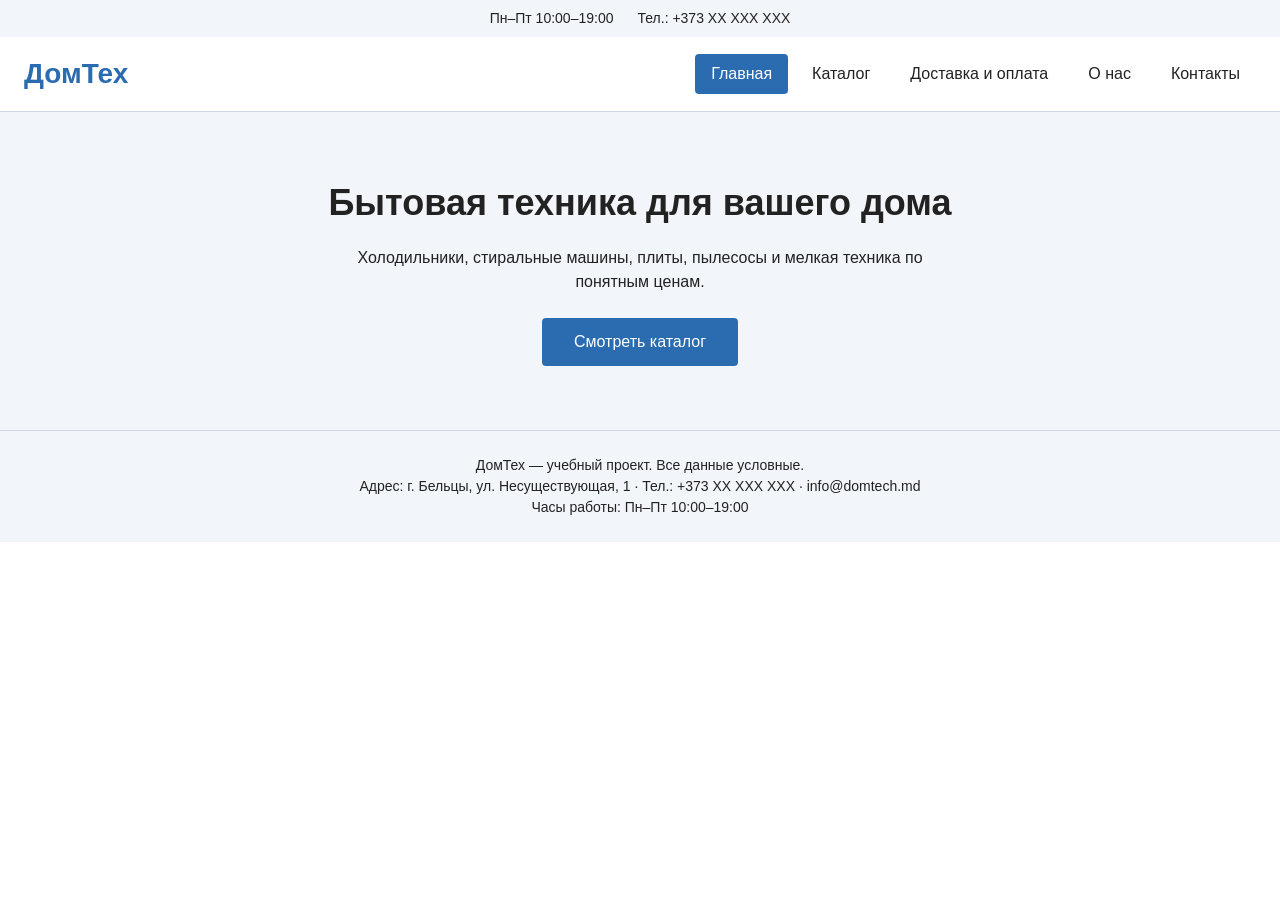
==== site/index.html @ 48d85c3c "Add a project skeleton: header, hero and a footer. Also some basic css styling." ====
<!DOCTYPE html>
<html lang="ru">
<head>
    <meta charset="UTF-8">
    <meta name="viewport" content="width=device-width, initial-scale=1">
    <title>ДомТех — бытовая техника для вашего дома</title>
    <link rel="stylesheet" href="style.css">
</head>
<body>

    <header class="header">
        <div class="header-top">
            <span>Пн–Пт 10:00–19:00</span>
            <span>Тел.: +373 XX XXX XXX</span>
        </div>
        <div class="header-main">
            <a href="index.html" class="logo">ДомТех</a>
            <nav class="menu">
                <a href="index.html" class="active">Главная</a>
                <a href="catalog.html">Каталог</a>
                <a href="delivery.html">Доставка и оплата</a>
                <a href="about.html">О нас</a>
                <a href="contacts.html">Контакты</a>
            </nav>
        </div>
    </header>

    <main>
        
        <section class="hero">
            <h1>Бытовая техника для вашего дома</h1>
            <p>Холодильники, стиральные машины, плиты, пылесосы и мелкая техника по понятным ценам.</p>
            <a href="catalog.html" class="button">Смотреть каталог</a>
        </section>
    </main>

   
    <footer class="footer">
        <p>ДомТех — учебный проект. Все данные условные.</p>
        <p>Адрес: г. Бельцы, ул. Несуществующая, 1 · Тел.: +373 XX XXX XXX · info@domtech.md</p>
        <p>Часы работы: Пн–Пт 10:00–19:00</p>
    </footer>

</body>
</html>
---- site/style.css ----
/* ===== Цвета и размеры сайта ===== */
:root {
    --color-text: #222222;       /* основной текст */
    --color-bg: #ffffff;         /* фон страницы */
    --color-light: #f2f5f9;      /* светлый фон блоков */
    --color-border: #d0d7e0;     /* линии и рамки */
    --color-accent: #2b6cb0;     /* акцент: кнопки, ссылки */
    --space: 8px;                /* базовый отступ */
}

/* ===== Общие стили ===== */
* {
    box-sizing: border-box;
    margin: 0;
    padding: 0;
}

body {
    font-family: Arial, sans-serif;
    font-size: 16px;
    line-height: 1.5;
    color: var(--color-text);
    background: var(--color-bg);
}

a {
    color: var(--color-accent);
}

/* ===== Шапка ===== */
.header-top {
    display: flex;
    justify-content: center;
    gap: calc(var(--space) * 3);
    padding: var(--space);
    background: var(--color-light);
    font-size: 14px;
}

.header-main {
    display: flex;
    justify-content: space-between;
    align-items: center;
    flex-wrap: wrap;
    gap: calc(var(--space) * 2);
    padding: calc(var(--space) * 2) calc(var(--space) * 3);
    border-bottom: 1px solid var(--color-border);
}

.logo {
    font-size: 28px;
    font-weight: bold;
    text-decoration: none;
}

.menu {
    display: flex;
    flex-wrap: wrap;
    gap: var(--space);
}

.menu a {
    padding: var(--space) calc(var(--space) * 2);
    text-decoration: none;
    color: var(--color-text);
    border-radius: 4px;
}

.menu a:hover,
.menu a.active {
    background: var(--color-accent);
    color: var(--color-bg);
}

/* ===== Главный блок ===== */
.hero {
    padding: calc(var(--space) * 8) calc(var(--space) * 3);
    background: var(--color-light);
    text-align: center;
}

.hero h1 {
    font-size: 36px;
    margin-bottom: calc(var(--space) * 2);
}

.hero p {
    max-width: 600px;
    margin: 0 auto calc(var(--space) * 3);
}

.button {
    display: inline-block;
    padding: calc(var(--space) * 1.5) calc(var(--space) * 4);
    background: var(--color-accent);
    color: var(--color-bg);
    text-decoration: none;
    border-radius: 4px;
}

.button:hover {
    opacity: 0.85;
}

/* ===== Подвал ===== */
.footer {
    padding: calc(var(--space) * 3);
    border-top: 1px solid var(--color-border);
    background: var(--color-light);
    text-align: center;
    font-size: 14px;
}

/* ===== Телефоны и планшеты ===== */
@media (max-width: 768px) {
    .header-main {
        justify-content: center;
    }

    .hero h1 {
        font-size: 28px;
    }
}
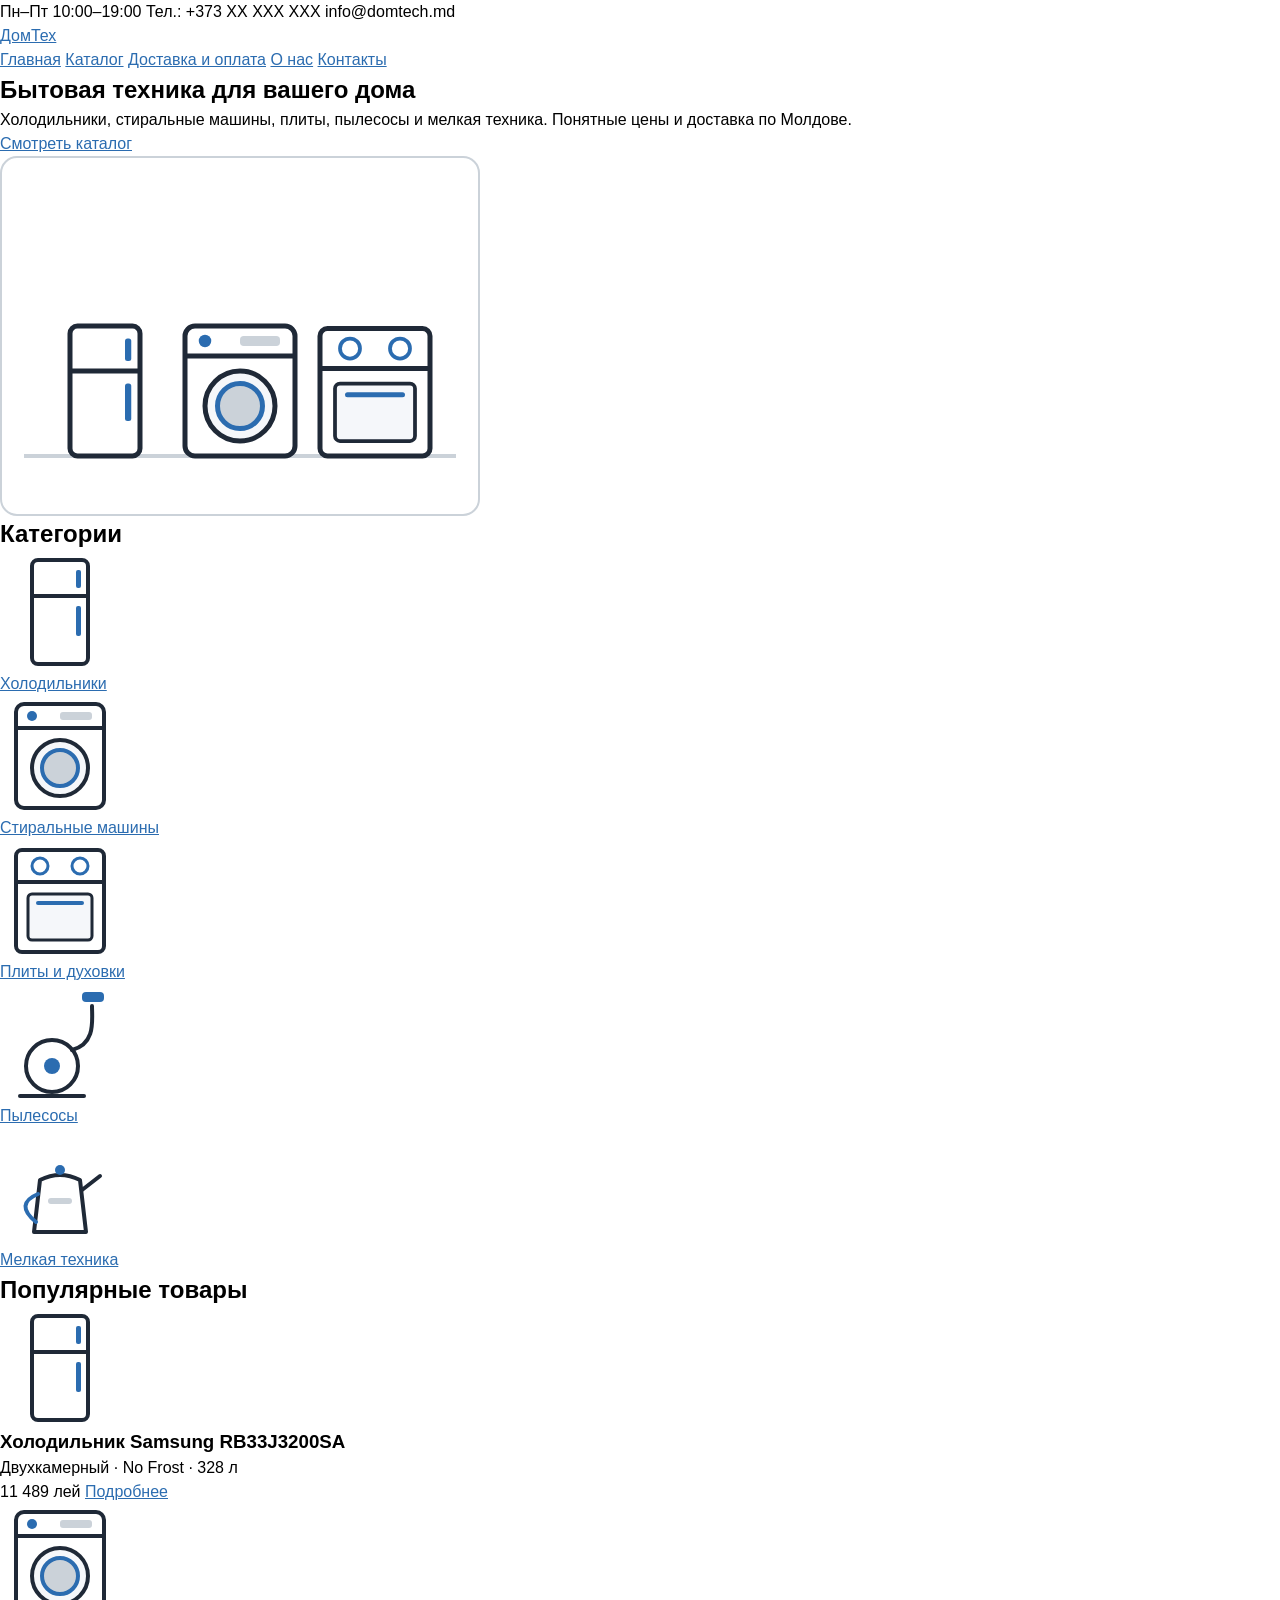
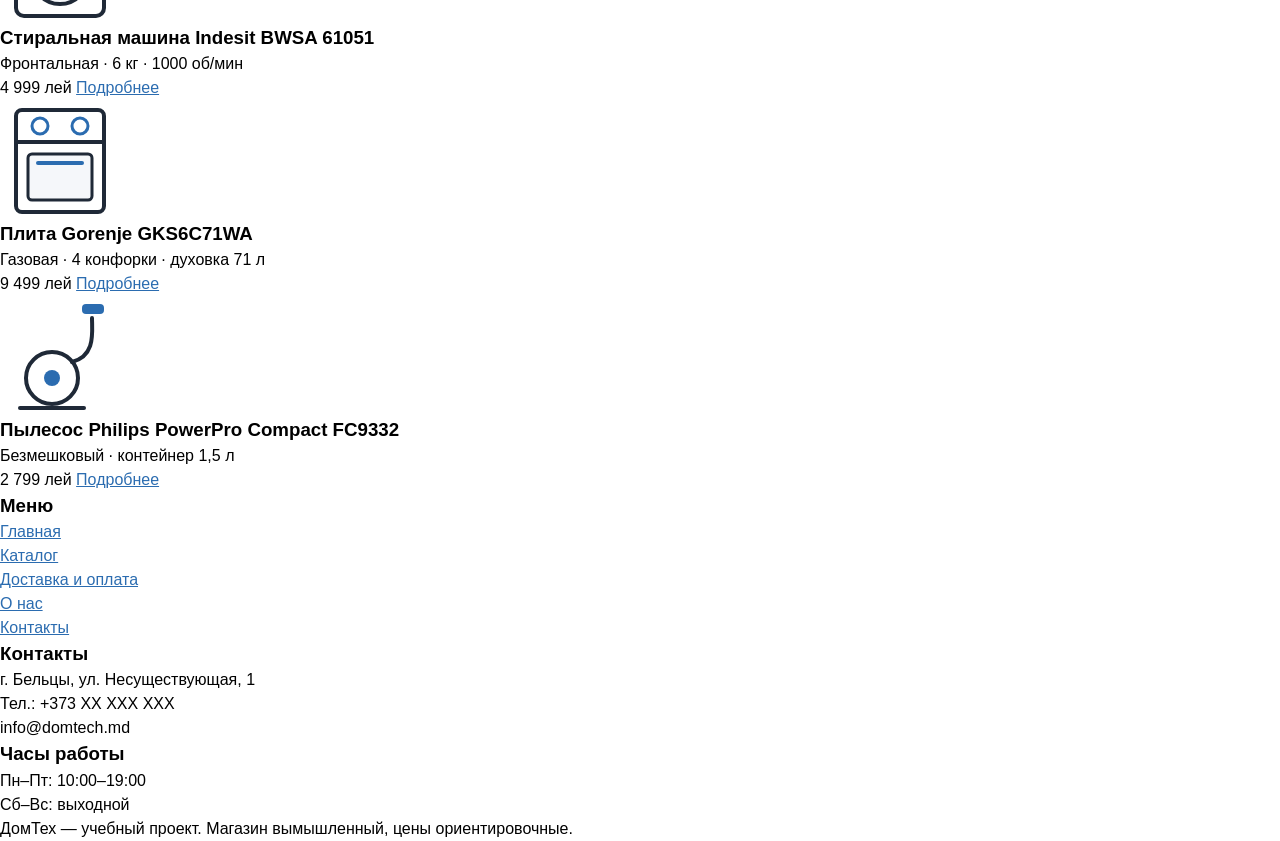
==== commit 84b70160: "Build home page: header, hero, categories, popular products, footer; add palette, type and spacing s" ====
--- a/site/index.html
+++ b/site/index.html
@@ -3,17 +3,21 @@
 <head>
     <meta charset="UTF-8">
     <meta name="viewport" content="width=device-width, initial-scale=1">
+    <meta name="description" content="ДомТех — магазин бытовой техники: холодильники, стиральные машины, плиты, пылесосы и мелкая техника.">
     <title>ДомТех — бытовая техника для вашего дома</title>
     <link rel="stylesheet" href="style.css">
 </head>
 <body>
 
     <header class="header">
-        <div class="header-top">
-            <span>Пн–Пт 10:00–19:00</span>
-            <span>Тел.: +373 XX XXX XXX</span>
+        <div class="topbar">
+            <div class="container">
+                <span>Пн–Пт 10:00–19:00</span>
+                <span>Тел.: +373 XX XXX XXX</span>
+                <span>info@domtech.md</span>
+            </div>
         </div>
-        <div class="header-main">
+        <div class="container header-main">
             <a href="index.html" class="logo">ДомТех</a>
             <nav class="menu">
                 <a href="index.html" class="active">Главная</a>
@@ -26,20 +30,133 @@
     </header>
 
     <main>
-        
+
         <section class="hero">
-            <h1>Бытовая техника для вашего дома</h1>
-            <p>Холодильники, стиральные машины, плиты, пылесосы и мелкая техника по понятным ценам.</p>
-            <a href="catalog.html" class="button">Смотреть каталог</a>
+            <div class="container hero-inner">
+                <div class="hero-text">
+                    <h1>Бытовая техника для вашего дома</h1>
+                    <p>Холодильники, стиральные машины, плиты, пылесосы и мелкая техника. Понятные цены и доставка по Молдове.</p>
+                    <a href="catalog.html" class="button">Смотреть каталог</a>
+                </div>
+                <img class="hero-img" src="img/hero.svg" alt="Холодильник, стиральная машина и плита">
+            </div>
         </section>
+
+        <section class="section">
+            <div class="container">
+                <h2>Категории</h2>
+                <div class="categories">
+                    <a href="catalog.html#fridges" class="category">
+                        <img src="img/fridge.svg" alt="" loading="lazy">
+                        <span>Холодильники</span>
+                    </a>
+                    <a href="catalog.html#washers" class="category">
+                        <img src="img/washer.svg" alt="" loading="lazy">
+                        <span>Стиральные машины</span>
+                    </a>
+                    <a href="catalog.html#cookers" class="category">
+                        <img src="img/stove.svg" alt="" loading="lazy">
+                        <span>Плиты и духовки</span>
+                    </a>
+                    <a href="catalog.html#vacuums" class="category">
+                        <img src="img/vacuum.svg" alt="" loading="lazy">
+                        <span>Пылесосы</span>
+                    </a>
+                    <a href="catalog.html#small" class="category">
+                        <img src="img/small.svg" alt="" loading="lazy">
+                        <span>Мелкая техника</span>
+                    </a>
+                </div>
+            </div>
+        </section>
+
+        <section class="section section-light">
+            <div class="container">
+                <h2>Популярные товары</h2>
+                <div class="products">
+
+                    <article class="card">
+                        <img class="card-img" src="img/fridge.svg" alt="Холодильник Samsung RB33J3200SA" loading="lazy">
+                        <div class="card-body">
+                            <h3 class="card-title">Холодильник Samsung RB33J3200SA</h3>
+                            <p class="card-info">Двухкамерный · No Frost · 328 л</p>
+                            <div class="card-bottom">
+                                <span class="card-price">11&nbsp;489 лей</span>
+                                <a href="catalog.html#fridges" class="button button-small">Подробнее</a>
+                            </div>
+                        </div>
+                    </article>
+
+                    <article class="card">
+                        <img class="card-img" src="img/washer.svg" alt="Стиральная машина Indesit BWSA 61051" loading="lazy">
+                        <div class="card-body">
+                            <h3 class="card-title">Стиральная машина Indesit BWSA 61051</h3>
+                            <p class="card-info">Фронтальная · 6 кг · 1000 об/мин</p>
+                            <div class="card-bottom">
+                                <span class="card-price">4&nbsp;999 лей</span>
+                                <a href="catalog.html#washers" class="button button-small">Подробнее</a>
+                            </div>
+                        </div>
+                    </article>
+
+                    <article class="card">
+                        <img class="card-img" src="img/stove.svg" alt="Плита GEFEST 6100-02" loading="lazy">
+                        <div class="card-body">
+                            <h3 class="card-title">Плита Gorenje GKS6C71WA</h3>
+                            <p class="card-info">Газовая · 4 конфорки · духовка 71 л</p>
+                            <div class="card-bottom">
+                                <span class="card-price">9&nbsp;499 лей</span>
+                                <a href="catalog.html#cookers" class="button button-small">Подробнее</a>
+                            </div>
+                        </div>
+                    </article>
+
+                    <article class="card">
+                        <img class="card-img" src="img/vacuum.svg" alt="Пылесос Philips PowerPro Compact FC9332" loading="lazy">
+                        <div class="card-body">
+                            <h3 class="card-title">Пылесос Philips PowerPro Compact FC9332</h3>
+                            <p class="card-info">Безмешковый · контейнер 1,5 л</p>
+                            <div class="card-bottom">
+                                <span class="card-price">2&nbsp;799 лей</span>
+                                <a href="catalog.html#vacuums" class="button button-small">Подробнее</a>
+                            </div>
+                        </div>
+                    </article>
+
+                </div>
+            </div>
+        </section>
+
     </main>
 
-   
     <footer class="footer">
-        <p>ДомТех — учебный проект. Все данные условные.</p>
-        <p>Адрес: г. Бельцы, ул. Несуществующая, 1 · Тел.: +373 XX XXX XXX · info@domtech.md</p>
-        <p>Часы работы: Пн–Пт 10:00–19:00</p>
+        <div class="container">
+            <div class="footer-columns">
+                <div>
+                    <h3>Меню</h3>
+                    <ul>
+                        <li><a href="index.html">Главная</a></li>
+                        <li><a href="catalog.html">Каталог</a></li>
+                        <li><a href="delivery.html">Доставка и оплата</a></li>
+                        <li><a href="about.html">О нас</a></li>
+                        <li><a href="contacts.html">Контакты</a></li>
+                    </ul>
+                </div>
+                <div>
+                    <h3>Контакты</h3>
+                    <p>г. Бельцы, ул. Несуществующая, 1</p>
+                    <p>Тел.: +373 XX XXX XXX</p>
+                    <p>info@domtech.md</p>
+                </div>
+                <div>
+                    <h3>Часы работы</h3>
+                    <p>Пн–Пт: 10:00–19:00</p>
+                    <p>Сб–Вс: выходной</p>
+                </div>
+            </div>
+            <p class="copyright">ДомТех — учебный проект. Магазин вымышленный, цены ориентировочные.</p>
+        </div>
     </footer>
 
 </body>
-</html>
+</html>
--- a/site/style.css
+++ b/site/style.css
@@ -1,14 +1,33 @@
-/* ===== Цвета и размеры сайта ===== */
 :root {
-    --color-text: #222222;       /* основной текст */
-    --color-bg: #ffffff;         /* фон страницы */
-    --color-light: #f2f5f9;      /* светлый фон блоков */
-    --color-border: #d0d7e0;     /* линии и рамки */
-    --color-accent: #2b6cb0;     /* акцент: кнопки, ссылки */
-    --space: 8px;                /* базовый отступ */
-}
-
-/* ===== Общие стили ===== */
+<<<<<<< HEAD
+    --color-text: #222222;
+    --color-bg: #ffffff;
+    --color-light: #f2f5f9;
+    --color-border: #d0d7e0;
+    --color-accent: #2b6cb0;
+    --space: 8px;
+=======
+    --c-ink: #1f2937;
+    --c-accent: #2b6cb0;
+    --c-bg: #f5f7fa;
+    --c-line: #cbd2d9;
+    --c-alert: #c53030;
+
+    --fs-h1: 40px;
+    --fs-h2: 28px;
+    --fs-h3: 20px;
+    --fs-body: 16px;
+    --fs-small: 14px;
+
+    --s-1: 8px;
+    --s-2: 16px;
+    --s-3: 24px;
+    --s-4: 32px;
+    --s-6: 48px;
+    --s-8: 64px;
+>>>>>>> a4d5cac (Build home page: header, hero, categories, popular products, footer; add palette, type and spacing scale)
+}
+
 * {
     box-sizing: border-box;
     margin: 0;
@@ -17,38 +36,77 @@
 
 body {
     font-family: Arial, sans-serif;
-    font-size: 16px;
+    font-size: var(--fs-body);
     line-height: 1.5;
-    color: var(--color-text);
-    background: var(--color-bg);
+    color: var(--c-ink);
+    background: white;
+}
+
+img {
+    display: block;
+    max-width: 100%;
 }
 
 a {
-    color: var(--color-accent);
-}
-
-/* ===== Шапка ===== */
+    color: var(--c-accent);
+}
+
+<<<<<<< HEAD
 .header-top {
-    display: flex;
+=======
+a:focus {
+    outline: 3px dashed var(--c-ink);
+    outline-offset: 2px;
+}
+
+h1,
+h2,
+h3 {
+    line-height: 1.2;
+}
+
+h2 {
+    font-size: var(--fs-h2);
+}
+
+h3 {
+    font-size: var(--fs-h3);
+}
+
+.container {
+    width: 100%;
+    max-width: 1200px;
+    margin: 0 auto;
+    padding: 0 var(--s-2);
+}
+
+.topbar {
+    background: var(--c-bg);
+    border-bottom: 1px solid var(--c-line);
+    font-size: var(--fs-small);
+}
+
+.topbar .container {
+>>>>>>> a4d5cac (Build home page: header, hero, categories, popular products, footer; add palette, type and spacing scale)
+    display: flex;
+    flex-wrap: wrap;
     justify-content: center;
-    gap: calc(var(--space) * 3);
-    padding: var(--space);
-    background: var(--color-light);
-    font-size: 14px;
+    gap: 0 var(--s-3);
+    padding-top: var(--s-1);
+    padding-bottom: var(--s-1);
 }
 
 .header-main {
     display: flex;
-    justify-content: space-between;
+    flex-direction: column;
     align-items: center;
-    flex-wrap: wrap;
-    gap: calc(var(--space) * 2);
-    padding: calc(var(--space) * 2) calc(var(--space) * 3);
-    border-bottom: 1px solid var(--color-border);
+    gap: var(--s-2);
+    padding-top: var(--s-2);
+    padding-bottom: var(--s-2);
 }
 
 .logo {
-    font-size: 28px;
+    font-size: var(--fs-h2);
     font-weight: bold;
     text-decoration: none;
 }
@@ -56,23 +114,24 @@
 .menu {
     display: flex;
     flex-wrap: wrap;
-    gap: var(--space);
+    justify-content: center;
+    gap: var(--s-1);
 }
 
 .menu a {
-    padding: var(--space) calc(var(--space) * 2);
+    padding: var(--s-1) var(--s-2);
+    color: var(--c-ink);
     text-decoration: none;
-    color: var(--color-text);
     border-radius: 4px;
 }
 
 .menu a:hover,
 .menu a.active {
-    background: var(--color-accent);
-    color: var(--color-bg);
-}
-
-/* ===== Главный блок ===== */
+    background: var(--c-accent);
+    color: white;
+}
+
+<<<<<<< HEAD
 .hero {
     padding: calc(var(--space) * 8) calc(var(--space) * 3);
     background: var(--color-light);
@@ -87,37 +146,265 @@
 .hero p {
     max-width: 600px;
     margin: 0 auto calc(var(--space) * 3);
+=======
+.menu a:active {
+    background: var(--c-ink);
+>>>>>>> a4d5cac (Build home page: header, hero, categories, popular products, footer; add palette, type and spacing scale)
 }
 
 .button {
     display: inline-block;
-    padding: calc(var(--space) * 1.5) calc(var(--space) * 4);
-    background: var(--color-accent);
-    color: var(--color-bg);
+    padding: var(--s-2) var(--s-4);
+    background: var(--c-accent);
+    border: 2px solid var(--c-accent);
+    border-radius: 4px;
+    color: white;
     text-decoration: none;
-    border-radius: 4px;
+    text-align: center;
 }
 
 .button:hover {
-    opacity: 0.85;
-}
-
-/* ===== Подвал ===== */
+    background: var(--c-ink);
+    border-color: var(--c-ink);
+}
+
+<<<<<<< HEAD
 .footer {
     padding: calc(var(--space) * 3);
     border-top: 1px solid var(--color-border);
     background: var(--color-light);
+=======
+.button:active {
+    transform: translateY(2px);
+}
+
+.button-small {
+    padding: var(--s-1) var(--s-2);
+    background: white;
+    color: var(--c-accent);
+    font-size: var(--fs-small);
+}
+
+.button-small:hover {
+    background: var(--c-accent);
+    border-color: var(--c-accent);
+    color: white;
+}
+
+.hero {
+    padding: var(--s-4) 0;
+    background: var(--c-bg);
+}
+
+.hero-inner {
+    display: flex;
+    flex-direction: column;
+    gap: var(--s-4);
+}
+
+.hero h1 {
+    margin-bottom: var(--s-2);
+    font-size: var(--fs-h2);
+}
+
+.hero p {
+    margin-bottom: var(--s-3);
+}
+
+.hero-img {
+    width: 100%;
+}
+
+.section {
+    padding: var(--s-6) 0;
+}
+
+.section-light {
+    background: var(--c-bg);
+}
+
+.section h2 {
+    margin-bottom: var(--s-3);
+}
+
+.categories {
+    display: grid;
+    grid-template-columns: repeat(2, 1fr);
+    gap: var(--s-2);
+}
+
+.category {
+    display: flex;
+    flex-direction: column;
+    align-items: center;
+    gap: var(--s-1);
+    padding: var(--s-3) var(--s-1);
+    background: var(--c-bg);
+    border: 1px solid var(--c-line);
+    border-radius: 8px;
+    color: var(--c-ink);
+>>>>>>> a4d5cac (Build home page: header, hero, categories, popular products, footer; add palette, type and spacing scale)
     text-align: center;
-    font-size: 14px;
-}
-
-/* ===== Телефоны и планшеты ===== */
+    text-decoration: none;
+}
+
+<<<<<<< HEAD
 @media (max-width: 768px) {
+=======
+.category img {
+    width: 64px;
+    height: 64px;
+}
+
+.category:hover {
+    border-color: var(--c-accent);
+    color: var(--c-accent);
+}
+
+.category:active {
+    background: white;
+}
+
+.category:last-child {
+    grid-column: 1 / -1;
+}
+
+.products {
+    display: grid;
+    grid-template-columns: 1fr;
+    gap: var(--s-3);
+}
+
+.card {
+    display: flex;
+    flex-direction: column;
+    overflow: hidden;
+    background: white;
+    border: 1px solid var(--c-line);
+    border-radius: 8px;
+}
+
+.card-img {
+    width: 100%;
+    aspect-ratio: 4 / 3;
+    padding: var(--s-2);
+    object-fit: contain;
+    border-bottom: 1px solid var(--c-line);
+}
+
+.card-body {
+    display: flex;
+    flex-direction: column;
+    flex: 1;
+    gap: var(--s-1);
+    padding: var(--s-2);
+}
+
+.card-info {
+    font-size: var(--fs-small);
+}
+
+.card-bottom {
+    display: flex;
+    justify-content: space-between;
+    align-items: center;
+    margin-top: auto;
+    padding-top: var(--s-1);
+}
+
+.card-price {
+    font-size: var(--fs-h3);
+    font-weight: bold;
+    color: var(--c-accent);
+}
+
+.footer {
+    padding: var(--s-6) 0 var(--s-3);
+    background: var(--c-bg);
+    border-top: 1px solid var(--c-line);
+    font-size: var(--fs-small);
+}
+
+.footer-columns {
+    display: grid;
+    grid-template-columns: 1fr;
+    gap: var(--s-3);
+}
+
+.footer h3 {
+    margin-bottom: var(--s-1);
+    font-size: var(--fs-body);
+}
+
+.footer ul {
+    list-style: none;
+}
+
+.footer a {
+    color: var(--c-ink);
+}
+
+.copyright {
+    margin-top: var(--s-3);
+    padding-top: var(--s-2);
+    border-top: 1px solid var(--c-line);
+    text-align: center;
+}
+
+@media (min-width: 480px) {
+    .container {
+        padding: 0 var(--s-3);
+    }
+
+    .products {
+        grid-template-columns: repeat(2, 1fr);
+    }
+}
+
+@media (min-width: 768px) {
+>>>>>>> a4d5cac (Build home page: header, hero, categories, popular products, footer; add palette, type and spacing scale)
     .header-main {
-        justify-content: center;
+        flex-direction: row;
+        justify-content: space-between;
+    }
+
+    .menu {
+        justify-content: flex-end;
+    }
+
+    .hero {
+        padding: var(--s-6) 0;
     }
 
     .hero h1 {
-        font-size: 28px;
-    }
-}
+        font-size: var(--fs-h1);
+    }
+
+    .categories {
+        grid-template-columns: repeat(5, 1fr);
+    }
+
+    .category:last-child {
+        grid-column: auto;
+    }
+
+    .footer-columns {
+        grid-template-columns: repeat(3, 1fr);
+    }
+}
+
+@media (min-width: 1024px) {
+    .hero-inner {
+        flex-direction: row;
+        align-items: center;
+    }
+
+    .hero-text,
+    .hero-img {
+        width: 50%;
+    }
+
+    .products {
+        grid-template-columns: repeat(4, 1fr);
+    }
+}
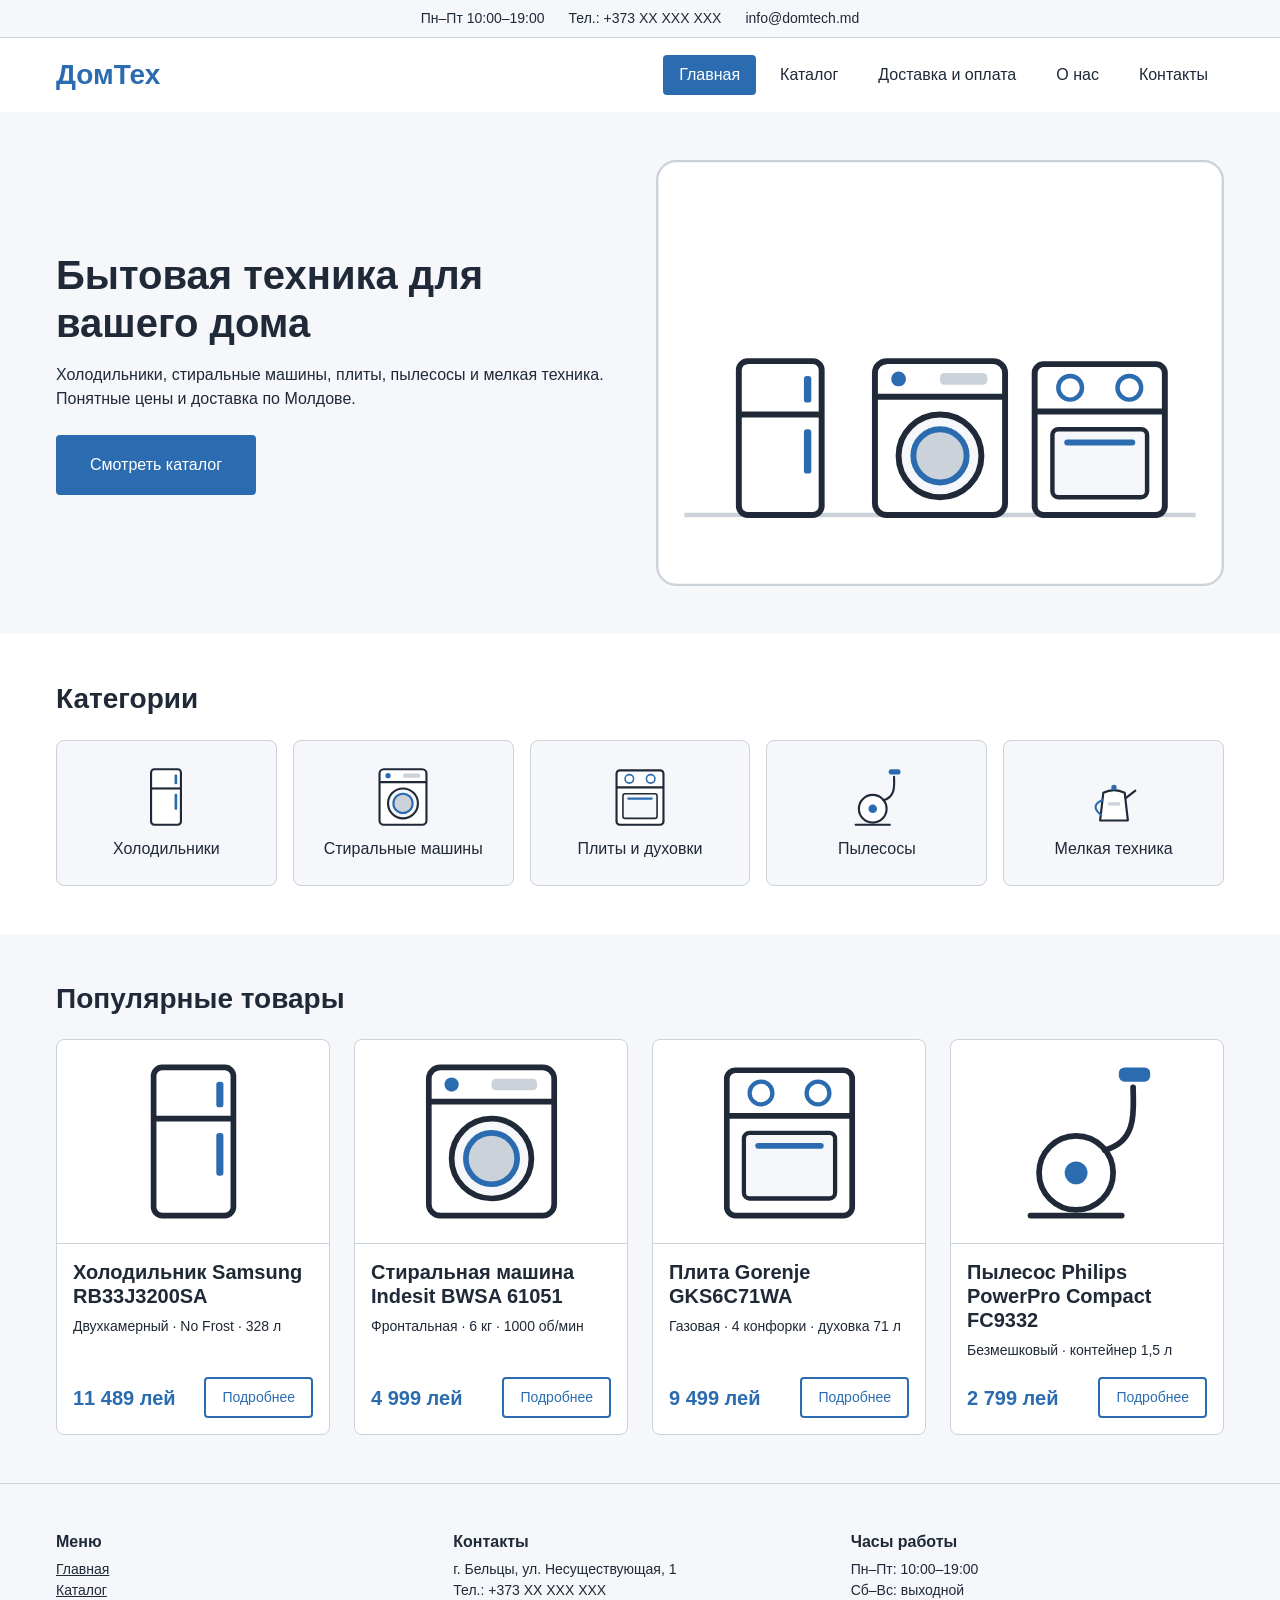
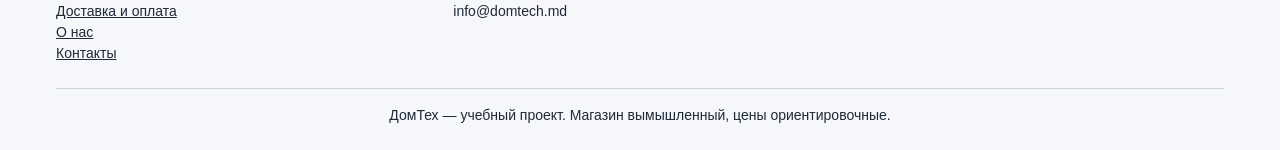
==== commit ebbde9f7: "Simplify responsive styles and add CSS-only mobile menu" ====
--- a/site/index.html
+++ b/site/index.html
@@ -1,12 +1,15 @@
 <!DOCTYPE html>
 <html lang="ru">
+
 <head>
     <meta charset="UTF-8">
     <meta name="viewport" content="width=device-width, initial-scale=1">
-    <meta name="description" content="ДомТех — магазин бытовой техники: холодильники, стиральные машины, плиты, пылесосы и мелкая техника.">
+    <meta name="description"
+        content="ДомТех — магазин бытовой техники: холодильники, стиральные машины, плиты, пылесосы и мелкая техника.">
     <title>ДомТех — бытовая техника для вашего дома</title>
     <link rel="stylesheet" href="style.css">
 </head>
+
 <body>
 
     <header class="header">
@@ -19,6 +22,11 @@
         </div>
         <div class="container header-main">
             <a href="index.html" class="logo">ДомТех</a>
+
+            <input type="checkbox" id="menu-toggle" class="menu-toggle">
+
+            <label for="menu-toggle" class="menu-button" aria-label="Открыть или закрыть меню"></label>
+
             <nav class="menu">
                 <a href="index.html" class="active">Главная</a>
                 <a href="catalog.html">Каталог</a>
@@ -28,14 +36,15 @@
             </nav>
         </div>
     </header>
-
+    
     <main>
 
         <section class="hero">
             <div class="container hero-inner">
                 <div class="hero-text">
                     <h1>Бытовая техника для вашего дома</h1>
-                    <p>Холодильники, стиральные машины, плиты, пылесосы и мелкая техника. Понятные цены и доставка по Молдове.</p>
+                    <p>Холодильники, стиральные машины, плиты, пылесосы и мелкая техника. Понятные цены и доставка
+                        по Молдове.</p>
                     <a href="catalog.html" class="button">Смотреть каталог</a>
                 </div>
                 <img class="hero-img" src="img/hero.svg" alt="Холодильник, стиральная машина и плита">
@@ -88,7 +97,8 @@
                     </article>
 
                     <article class="card">
-                        <img class="card-img" src="img/washer.svg" alt="Стиральная машина Indesit BWSA 61051" loading="lazy">
+                        <img class="card-img" src="img/washer.svg" alt="Стиральная машина Indesit BWSA 61051"
+                            loading="lazy">
                         <div class="card-body">
                             <h3 class="card-title">Стиральная машина Indesit BWSA 61051</h3>
                             <p class="card-info">Фронтальная · 6 кг · 1000 об/мин</p>
@@ -100,7 +110,7 @@
                     </article>
 
                     <article class="card">
-                        <img class="card-img" src="img/stove.svg" alt="Плита GEFEST 6100-02" loading="lazy">
+                        <img class="card-img" src="img/stove.svg" alt="Плита Gorenje GKS6C71WA" loading="lazy">
                         <div class="card-body">
                             <h3 class="card-title">Плита Gorenje GKS6C71WA</h3>
                             <p class="card-info">Газовая · 4 конфорки · духовка 71 л</p>
@@ -112,7 +122,8 @@
                     </article>
 
                     <article class="card">
-                        <img class="card-img" src="img/vacuum.svg" alt="Пылесос Philips PowerPro Compact FC9332" loading="lazy">
+                        <img class="card-img" src="img/vacuum.svg" alt="Пылесос Philips PowerPro Compact FC9332"
+                            loading="lazy">
                         <div class="card-body">
                             <h3 class="card-title">Пылесос Philips PowerPro Compact FC9332</h3>
                             <p class="card-info">Безмешковый · контейнер 1,5 л</p>
@@ -159,4 +170,5 @@
     </footer>
 
 </body>
+
 </html>
--- a/site/style.css
+++ b/site/style.css
@@ -1,33 +1,3 @@
-:root {
-<<<<<<< HEAD
-    --color-text: #222222;
-    --color-bg: #ffffff;
-    --color-light: #f2f5f9;
-    --color-border: #d0d7e0;
-    --color-accent: #2b6cb0;
-    --space: 8px;
-=======
-    --c-ink: #1f2937;
-    --c-accent: #2b6cb0;
-    --c-bg: #f5f7fa;
-    --c-line: #cbd2d9;
-    --c-alert: #c53030;
-
-    --fs-h1: 40px;
-    --fs-h2: 28px;
-    --fs-h3: 20px;
-    --fs-body: 16px;
-    --fs-small: 14px;
-
-    --s-1: 8px;
-    --s-2: 16px;
-    --s-3: 24px;
-    --s-4: 32px;
-    --s-6: 48px;
-    --s-8: 64px;
->>>>>>> a4d5cac (Build home page: header, hero, categories, popular products, footer; add palette, type and spacing scale)
-}
-
 * {
     box-sizing: border-box;
     margin: 0;
@@ -36,9 +6,9 @@
 
 body {
     font-family: Arial, sans-serif;
-    font-size: var(--fs-body);
+    font-size: 16px;
     line-height: 1.5;
-    color: var(--c-ink);
+    color: #1f2937;
     background: white;
 }
 
@@ -48,65 +18,67 @@
 }
 
 a {
-    color: var(--c-accent);
-}
-
-<<<<<<< HEAD
-.header-top {
-=======
+    color: #2b6cb0;
+}
+
 a:focus {
-    outline: 3px dashed var(--c-ink);
+    outline: 3px dashed #1f2937;
     outline-offset: 2px;
 }
 
-h1,
-h2,
+h1, h2, h3 {
+    line-height: 1.2;
+}
+
+h2 {
+    font-size: 28px;
+}
+
 h3 {
-    line-height: 1.2;
-}
-
-h2 {
-    font-size: var(--fs-h2);
-}
-
-h3 {
-    font-size: var(--fs-h3);
+    font-size: 20px;
 }
 
 .container {
     width: 100%;
     max-width: 1200px;
     margin: 0 auto;
-    padding: 0 var(--s-2);
+    padding: 0 16px;
 }
 
 .topbar {
-    background: var(--c-bg);
-    border-bottom: 1px solid var(--c-line);
-    font-size: var(--fs-small);
+    background: #f5f7fa;
+    border-bottom: 1px solid #cbd2d9;
+    font-size: 14px;
 }
 
 .topbar .container {
->>>>>>> a4d5cac (Build home page: header, hero, categories, popular products, footer; add palette, type and spacing scale)
     display: flex;
     flex-wrap: wrap;
     justify-content: center;
-    gap: 0 var(--s-3);
-    padding-top: var(--s-1);
-    padding-bottom: var(--s-1);
+    gap: 0 24px;
+    padding-top: 8px;
+    padding-bottom: 8px;
+}
+
+.header {
+    position: sticky;
+    top: 0;
+    z-index: 10;
+    background: white;
 }
 
 .header-main {
     display: flex;
-    flex-direction: column;
+    flex-wrap: wrap;
+    justify-content: space-between;
     align-items: center;
-    gap: var(--s-2);
-    padding-top: var(--s-2);
-    padding-bottom: var(--s-2);
+    gap: 16px;
+    padding-top: 16px;
+    padding-bottom: 16px;
 }
 
 .logo {
-    font-size: var(--fs-h2);
+    font-size: 28px;
     font-weight: bold;
     text-decoration: none;
 }
@@ -114,49 +86,48 @@
 .menu {
     display: flex;
     flex-wrap: wrap;
-    justify-content: center;
-    gap: var(--s-1);
+    justify-content: flex-end;
+    gap: 8px;
 }
 
 .menu a {
-    padding: var(--s-1) var(--s-2);
-    color: var(--c-ink);
+    padding: 8px 16px;
+    color: #1f2937;
     text-decoration: none;
     border-radius: 4px;
 }
 
 .menu a:hover,
 .menu a.active {
-    background: var(--c-accent);
+    background: #2b6cb0;
     color: white;
 }
 
-<<<<<<< HEAD
-.hero {
-    padding: calc(var(--space) * 8) calc(var(--space) * 3);
-    background: var(--color-light);
-    text-align: center;
-}
-
-.hero h1 {
-    font-size: 36px;
-    margin-bottom: calc(var(--space) * 2);
-}
-
-.hero p {
-    max-width: 600px;
-    margin: 0 auto calc(var(--space) * 3);
-=======
 .menu a:active {
-    background: var(--c-ink);
->>>>>>> a4d5cac (Build home page: header, hero, categories, popular products, footer; add palette, type and spacing scale)
+    background: #1f2937;
+}
+
+.menu-toggle {
+    display: none;
+}
+
+.menu-button {
+    display: none;
+    cursor: pointer;
+    border: 1px solid #cbd2d9;
+    padding: 5px 12px;
+    font-size: 22px;
+}
+
+.menu-button::before {
+    content: "☰";
 }
 
 .button {
     display: inline-block;
-    padding: var(--s-2) var(--s-4);
-    background: var(--c-accent);
-    border: 2px solid var(--c-accent);
+    padding: 16px 32px;
+    background: #2b6cb0;
+    border: 2px solid #2b6cb0;
     border-radius: 4px;
     color: white;
     text-decoration: none;
@@ -164,51 +135,52 @@
 }
 
 .button:hover {
-    background: var(--c-ink);
-    border-color: var(--c-ink);
-}
-
-<<<<<<< HEAD
-.footer {
-    padding: calc(var(--space) * 3);
-    border-top: 1px solid var(--color-border);
-    background: var(--color-light);
-=======
+    background: #1f2937;
+    border-color: #1f2937;
+}
+
 .button:active {
     transform: translateY(2px);
 }
 
 .button-small {
-    padding: var(--s-1) var(--s-2);
-    background: white;
-    color: var(--c-accent);
-    font-size: var(--fs-small);
+    padding: 8px 16px;
+    background: white;
+    color: #2b6cb0;
+    font-size: 14px;
 }
 
 .button-small:hover {
-    background: var(--c-accent);
-    border-color: var(--c-accent);
+    background: #2b6cb0;
+    border-color: #2b6cb0;
     color: white;
 }
 
 .hero {
-    padding: var(--s-4) 0;
-    background: var(--c-bg);
+    padding: 48px 0;
+    background: #f5f7fa;
 }
 
 .hero-inner {
     display: flex;
-    flex-direction: column;
-    gap: var(--s-4);
+    flex-wrap: wrap;
+    align-items: center;
+    gap: 32px;
+}
+
+.hero-text,
+.hero-img {
+    flex: 1 1 380px;
+    min-width: 0;
 }
 
 .hero h1 {
-    margin-bottom: var(--s-2);
-    font-size: var(--fs-h2);
+    margin-bottom: 16px;
+    font-size: 40px;
 }
 
 .hero p {
-    margin-bottom: var(--s-3);
+    margin-bottom: 24px;
 }
 
 .hero-img {
@@ -216,63 +188,55 @@
 }
 
 .section {
-    padding: var(--s-6) 0;
+    padding: 48px 0;
 }
 
 .section-light {
-    background: var(--c-bg);
+    background: #f5f7fa;
 }
 
 .section h2 {
-    margin-bottom: var(--s-3);
+    margin-bottom: 24px;
 }
 
 .categories {
     display: grid;
-    grid-template-columns: repeat(2, 1fr);
-    gap: var(--s-2);
+    grid-template-columns: repeat(auto-fit, minmax(125px, 1fr));
+    gap: 16px;
 }
 
 .category {
     display: flex;
     flex-direction: column;
     align-items: center;
-    gap: var(--s-1);
-    padding: var(--s-3) var(--s-1);
-    background: var(--c-bg);
-    border: 1px solid var(--c-line);
+    gap: 8px;
+    padding: 24px 8px;
+    background: #f5f7fa;
+    border: 1px solid #cbd2d9;
     border-radius: 8px;
-    color: var(--c-ink);
->>>>>>> a4d5cac (Build home page: header, hero, categories, popular products, footer; add palette, type and spacing scale)
+    color: #1f2937;
     text-align: center;
     text-decoration: none;
 }
 
-<<<<<<< HEAD
-@media (max-width: 768px) {
-=======
 .category img {
     width: 64px;
     height: 64px;
 }
 
 .category:hover {
-    border-color: var(--c-accent);
-    color: var(--c-accent);
+    border-color: #2b6cb0;
+    color: #2b6cb0;
 }
 
 .category:active {
     background: white;
-}
-
-.category:last-child {
-    grid-column: 1 / -1;
 }
 
 .products {
     display: grid;
-    grid-template-columns: 1fr;
-    gap: var(--s-3);
+    grid-template-columns: repeat(auto-fit, minmax(220px, 1fr));
+    gap: 24px;
 }
 
 .card {
@@ -280,60 +244,62 @@
     flex-direction: column;
     overflow: hidden;
     background: white;
-    border: 1px solid var(--c-line);
+    border: 1px solid #cbd2d9;
     border-radius: 8px;
 }
 
 .card-img {
     width: 100%;
     aspect-ratio: 4 / 3;
-    padding: var(--s-2);
+    padding: 16px;
     object-fit: contain;
-    border-bottom: 1px solid var(--c-line);
+    border-bottom: 1px solid #cbd2d9;
 }
 
 .card-body {
     display: flex;
     flex-direction: column;
     flex: 1;
-    gap: var(--s-1);
-    padding: var(--s-2);
+    gap: 8px;
+    padding: 16px;
 }
 
 .card-info {
-    font-size: var(--fs-small);
+    font-size: 14px;
 }
 
 .card-bottom {
     display: flex;
+    flex-wrap: wrap;
     justify-content: space-between;
     align-items: center;
+    gap: 8px;
     margin-top: auto;
-    padding-top: var(--s-1);
+    padding-top: 8px;
 }
 
 .card-price {
-    font-size: var(--fs-h3);
+    font-size: 20px;
     font-weight: bold;
-    color: var(--c-accent);
+    color: #2b6cb0;
 }
 
 .footer {
-    padding: var(--s-6) 0 var(--s-3);
-    background: var(--c-bg);
-    border-top: 1px solid var(--c-line);
-    font-size: var(--fs-small);
+    padding: 48px 0 24px;
+    background: #f5f7fa;
+    border-top: 1px solid #cbd2d9;
+    font-size: 14px;
 }
 
 .footer-columns {
     display: grid;
-    grid-template-columns: 1fr;
-    gap: var(--s-3);
+    grid-template-columns: repeat(auto-fit, minmax(220px, 1fr));
+    gap: 24px;
 }
 
 .footer h3 {
-    margin-bottom: var(--s-1);
-    font-size: var(--fs-body);
+    margin-bottom: 8px;
+    font-size: 16px;
 }
 
 .footer ul {
@@ -341,70 +307,76 @@
 }
 
 .footer a {
-    color: var(--c-ink);
+    color: #1f2937;
 }
 
 .copyright {
-    margin-top: var(--s-3);
-    padding-top: var(--s-2);
-    border-top: 1px solid var(--c-line);
+    margin-top: 24px;
+    padding-top: 16px;
+    border-top: 1px solid #cbd2d9;
     text-align: center;
 }
 
-@media (min-width: 480px) {
-    .container {
-        padding: 0 var(--s-3);
-    }
-
-    .products {
-        grid-template-columns: repeat(2, 1fr);
-    }
-}
-
-@media (min-width: 768px) {
->>>>>>> a4d5cac (Build home page: header, hero, categories, popular products, footer; add palette, type and spacing scale)
+@media (max-width: 767px) {
+    .topbar {
+        display: none;
+    }
+
     .header-main {
-        flex-direction: row;
-        justify-content: space-between;
+        position: relative;
+    }
+
+    .menu-toggle {
+        display: block;
+        position: absolute;
+        opacity: 0;
+        width: 1px;
+        height: 1px;
+    }
+
+    .menu-button {
+        display: block;
     }
 
     .menu {
-        justify-content: flex-end;
+        display: none;
+        position: absolute;
+        top: 100%;
+        left: 0;
+        right: 0;
+        background: white;
+        flex-direction: column;
+        gap: 0;
+        box-shadow: 0 4px 8px #0002;
+    }
+
+    .menu a {
+        padding: 12px 16px;
+        border-bottom: 1px solid #cbd2d9;
+        border-radius: 0;
+    }
+
+    .menu-toggle:checked ~ .menu {
+        display: flex;
+    }
+
+    .menu-toggle:checked + .menu-button::before {
+        content: "×";
+    }
+
+    .menu-toggle:focus-visible + .menu-button {
+        outline: 2px solid #2b6cb0;
     }
 
     .hero {
-        padding: var(--s-6) 0;
+        padding: 32px 0;
     }
 
     .hero h1 {
-        font-size: var(--fs-h1);
-    }
-
-    .categories {
-        grid-template-columns: repeat(5, 1fr);
+        font-size: 28px;
     }
 
     .category:last-child {
-        grid-column: auto;
-    }
-
-    .footer-columns {
-        grid-template-columns: repeat(3, 1fr);
-    }
-}
-
-@media (min-width: 1024px) {
-    .hero-inner {
-        flex-direction: row;
-        align-items: center;
-    }
-
-    .hero-text,
-    .hero-img {
-        width: 50%;
-    }
-
-    .products {
-        grid-template-columns: repeat(4, 1fr);
+        grid-column: 1 / -1;
     }
 }
